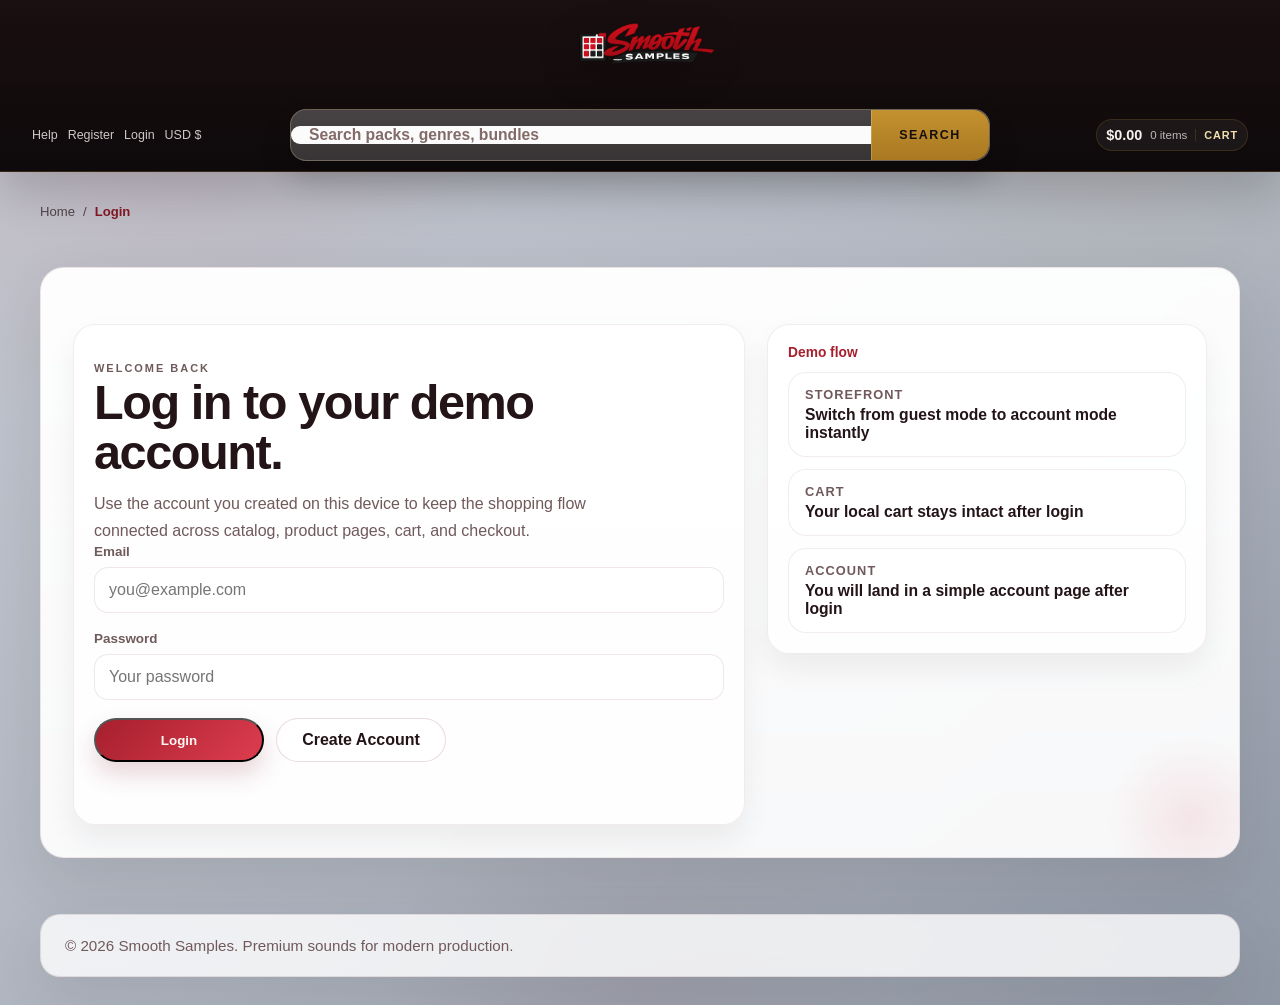
==== account.html @ 41de3b30 "Add demo account flow for register and login" ====
<!doctype html>
<html lang="en">
  <head>
    <meta charset="UTF-8" />
    <meta name="viewport" content="width=device-width, initial-scale=1.0" />
    <title>Smooth Samples | Account</title>
    <meta
      name="description"
      content="Demo account area for Smooth Samples."
    />
    <link rel="stylesheet" href="./styles.css?v=20260406-7" />
  </head>
  <body class="page-account">
    <div class="site-shell" id="top">
      <header class="site-header">
        <div class="utility-bar" aria-label="Store utilities">
          <a class="utility-logo" href="./index.html" aria-label="Smooth Samples home">
            <img class="utility-logo-image" src="./assets/logo/smooth-samples-logo-latest-crop-test-2.png" alt="Smooth Samples logo" />
          </a>
          <form class="search-bar" action="./catalog.html" method="get" role="search">
            <label class="sr-only" for="account-search">Search sample packs</label>
            <input id="account-search" name="q" type="search" placeholder="Search packs, genres, bundles" />
            <button type="submit" aria-label="Search">Search</button>
          </form>
          <div class="utility-links" data-help-href="./index.html#contact">
            <a href="./index.html#contact">Help</a>
            <a href="./account.html">Account</a>
            <a href="#">Logout</a>
            <a href="./catalog.html">USD $</a>
          </div>
          <a class="cart-pill" href="./cart.html" aria-label="View cart">
            <span class="cart-total">$0.00</span>
            <span class="cart-meta">0 items</span>
            <strong>Cart</strong>
          </a>
        </div>

        <div class="header-branding header-branding-compact">
          <p class="header-kicker">Account</p>
          <a class="brand" href="./index.html" aria-label="Smooth Samples home">
            <img class="brand-logo" src="./assets/logo/smooth-samples-logo-latest-crop-test-2.png" alt="Smooth Samples logo" />
          </a>
          <p class="brand-note">A simple demo account layer for a more complete storefront flow.</p>
        </div>
      </header>

      <main class="page" id="account-root"></main>

      <footer class="site-footer">
        <p>© 2026 Smooth Samples. Premium sounds for modern production.</p>
      </footer>
    </div>
    <script src="./assets/js/store-api.js"></script>
    <script src="./assets/js/cart.js"></script>
    <script src="./assets/js/auth.js?v=20260406-7"></script>
    <script src="./assets/js/search-ui.js?v=20260406-7"></script>
    <script src="./assets/js/auth-page.js?v=20260406-7"></script>
  </body>
</html>
---- styles.css ----
:root {
  --bg-1: #c7cad3;
  --bg-2: #aeb4bf;
  --bg-3: #8f97a5;
  --panel: rgba(255, 255, 255, 0.8);
  --panel-strong: rgba(255, 255, 255, 0.92);
  --border: rgba(96, 22, 33, 0.1);
  --text: #231417;
  --muted: #70595b;
  --accent: #a61f2d;
  --accent-strong: #7f1722;
  --accent-bright: #dd3d4f;
  --gold: #c4922f;
  --gold-soft: #f4e1af;
  --teal-soft: #8fd3d9;
  --shadow: 0 24px 60px rgba(44, 27, 24, 0.1);
  --font-body: "Avenir Next", "Helvetica Neue", "Segoe UI", sans-serif;
  --font-display: "Trebuchet MS", "Avenir Next", "Segoe UI", sans-serif;
  --font-elegant: Georgia, "Times New Roman", serif;
}

* {
  box-sizing: border-box;
}

*::selection {
  background: rgba(166, 31, 45, 0.16);
}

html {
  scroll-behavior: smooth;
}

body {
  margin: 0;
  min-height: 100vh;
  font-family: var(--font-body);
  color: var(--text);
  background:
    radial-gradient(circle at 12% 10%, rgba(166, 31, 45, 0.08), transparent 24%),
    radial-gradient(circle at 88% 14%, rgba(196, 146, 47, 0.06), transparent 18%),
    radial-gradient(circle at 50% 100%, rgba(96, 22, 33, 0.06), transparent 22%),
    linear-gradient(145deg, var(--bg-1), var(--bg-2) 60%, var(--bg-3));
}

a {
  color: inherit;
}

a,
button {
  -webkit-tap-highlight-color: transparent;
}

.site-shell {
  width: min(1200px, calc(100% - 32px));
  margin: 0 auto;
}

.page {
  display: flex;
  flex-direction: column;
  gap: 26px;
}

.site-header {
  display: flex;
  flex-direction: column;
  align-items: center;
  gap: 12px;
  padding: 0 0 22px;
}

.utility-bar {
  display: grid;
  grid-template-columns: minmax(180px, 0.9fr) minmax(420px, 700px) minmax(180px, 0.9fr);
  grid-template-areas:
    ". logo ."
    "links search cart";
  align-items: center;
  gap: 10px 16px;
  width: 100vw;
  margin-left: calc(50% - 50vw);
  margin-right: calc(50% - 50vw);
  padding: 10px 32px 10px;
  min-height: 0;
  border-radius: 0;
  border-top: 0;
  border-left: 0;
  border-right: 0;
  border-bottom: 1px solid rgba(196, 146, 47, 0.18);
  background:
    linear-gradient(180deg, rgba(26, 15, 16, 0.96), rgba(14, 10, 11, 0.98)),
    #120d0e;
  color: #f8f2ef;
  box-shadow: 0 20px 42px rgba(22, 14, 15, 0.18);
}

.utility-logo {
  grid-area: logo;
  display: flex;
  align-items: center;
  justify-content: center;
  justify-self: center;
  text-decoration: none;
  transform: none;
}

.utility-logo-image {
  display: block;
  width: min(100%, 196px);
  height: auto;
  filter: drop-shadow(0 10px 18px rgba(0, 0, 0, 0.28));
}

.search-bar {
  grid-area: search;
  position: relative;
  display: grid;
  grid-template-columns: minmax(0, 1fr) auto;
  align-items: center;
  min-height: 52px;
  max-width: 700px;
  width: 100%;
  justify-self: center;
  border-radius: 16px;
  overflow: visible;
  border: 1px solid rgba(244, 225, 175, 0.26);
  background:
    linear-gradient(180deg, rgba(255, 255, 255, 0.14), rgba(255, 255, 255, 0.08)),
    rgba(255, 255, 255, 0.1);
  box-shadow: 0 18px 30px rgba(8, 5, 5, 0.18);
}

.search-bar input {
  width: 100%;
  min-width: 0;
  padding: 0 18px;
  border: 0;
  border-radius: 16px 0 0 16px;
  background: rgba(255, 255, 255, 0.98);
  color: #1b1112;
  font: inherit;
  font-size: 0.98rem;
  font-weight: 600;
}

.search-bar input::placeholder {
  color: #826b69;
}

.search-bar input:focus {
  outline: none;
}

.search-bar button {
  min-width: 118px;
  height: 100%;
  border: 0;
  border-radius: 0 16px 16px 0;
  background: linear-gradient(180deg, var(--gold), #a97922);
  color: #160e0f;
  font-family: var(--font-display);
  font-size: 0.78rem;
  font-weight: 800;
  letter-spacing: 0.12em;
  text-transform: uppercase;
  cursor: pointer;
  box-shadow: inset 1px 0 0 rgba(255, 255, 255, 0.2);
}

.search-bar button:hover {
  background: linear-gradient(180deg, #d9a63c, #b17c25);
}

.search-suggestions {
  position: absolute;
  top: calc(100% + 10px);
  left: 0;
  right: 0;
  z-index: 30;
  display: none;
  gap: 0;
  padding: 8px;
  border-radius: 18px;
  border: 1px solid rgba(96, 22, 33, 0.12);
  background: rgba(255, 255, 255, 0.98);
  box-shadow: 0 24px 40px rgba(23, 15, 16, 0.18);
}

.search-suggestions.is-visible {
  display: grid;
}

.search-suggestion-list {
  display: grid;
}

.search-suggestion-item,
.search-suggestion-footer {
  display: flex;
  align-items: center;
  gap: 12px;
  padding: 10px 12px;
  color: var(--text);
  text-decoration: none;
  border-radius: 12px;
}

.search-suggestion-item:hover,
.search-suggestion-footer:hover {
  background: rgba(96, 22, 33, 0.06);
}

.search-suggestion-thumb {
  width: 48px;
  height: 48px;
  border-radius: 12px;
  object-fit: cover;
  object-position: center;
  background: #f6f1ed;
  border: 1px solid rgba(96, 22, 33, 0.08);
}

.search-suggestion-thumb-generic {
  display: inline-flex;
  align-items: center;
  justify-content: center;
  font-family: var(--font-display);
  font-size: 1rem;
  font-weight: 800;
  color: var(--accent-strong);
}

.search-suggestion-copy {
  display: flex;
  flex-direction: column;
  min-width: 0;
}

.search-suggestion-copy strong {
  font-size: 0.9rem;
}

.search-suggestion-copy span,
.search-suggestion-state,
.search-suggestion-footer {
  color: var(--muted);
  font-size: 0.82rem;
}

.search-suggestion-state {
  padding: 12px;
}

.search-suggestion-footer {
  justify-content: center;
  margin-top: 4px;
  border-top: 1px solid rgba(96, 22, 33, 0.08);
  font-weight: 700;
}

.utility-links {
  grid-area: links;
  display: flex;
  flex-wrap: wrap;
  align-items: center;
  justify-content: flex-start;
  gap: 10px;
}

.utility-links a {
  color: rgba(248, 242, 239, 0.82);
  text-decoration: none;
  font-size: 0.78rem;
  transition: color 0.2s ease;
}

.utility-links a:hover {
  color: #ffffff;
}

.cart-pill {
  grid-area: cart;
  display: inline-flex;
  align-items: center;
  gap: 8px;
  padding: 7px 9px;
  border-radius: 999px;
  border: 1px solid rgba(196, 146, 47, 0.18);
  background: rgba(255, 255, 255, 0.05);
  color: #f8f2ef;
  text-decoration: none;
  justify-self: end;
}

.cart-total {
  font-family: var(--font-display);
  font-size: 0.9rem;
  font-weight: 800;
}

.cart-meta {
  color: rgba(248, 242, 239, 0.74);
  font-size: 0.72rem;
}

.cart-pill strong {
  padding-left: 8px;
  border-left: 1px solid rgba(196, 146, 47, 0.22);
  color: var(--gold-soft);
  font-family: var(--font-display);
  font-size: 0.68rem;
  font-weight: 800;
  letter-spacing: 0.08em;
  text-transform: uppercase;
}

.cart-pill strong,
.compact-add-button,
.pack-action-button {
  transition: background-color 0.2s ease, color 0.2s ease, border-color 0.2s ease,
    transform 0.2s ease;
}

.sr-only {
  position: absolute;
  width: 1px;
  height: 1px;
  padding: 0;
  margin: -1px;
  overflow: hidden;
  clip: rect(0, 0, 0, 0);
  white-space: nowrap;
  border: 0;
}

.header-branding {
  display: flex;
  flex-direction: column;
  align-items: center;
  text-align: center;
  gap: 6px;
  width: 100%;
  padding: 26px 24px;
  border-radius: 26px;
  border: 1px solid rgba(196, 146, 47, 0.16);
  background:
    linear-gradient(180deg, rgba(12, 8, 9, 0.64), rgba(12, 8, 9, 0.8)),
    radial-gradient(circle at 22% 22%, rgba(221, 61, 79, 0.16), transparent 28%),
    radial-gradient(circle at 78% 18%, rgba(143, 211, 217, 0.16), transparent 24%),
    radial-gradient(circle at center, rgba(166, 31, 45, 0.1), transparent 46%),
    url("./assets/header/header-bg-808.jpg") center/cover no-repeat;
  box-shadow: 0 30px 58px rgba(20, 12, 13, 0.18);
  background-blend-mode: normal, screen, screen, multiply;
}

.header-tools {
  display: flex;
  width: 100%;
  justify-content: center;
  max-width: 100%;
}

.brand {
  display: block;
  width: min(100%, 1120px);
}

.brand-logo {
  width: 100%;
  height: auto;
  display: block;
  filter: drop-shadow(0 16px 28px rgba(0, 0, 0, 0.28));
  transition: transform 0.35s ease, filter 0.35s ease;
}

.brand:hover .brand-logo {
  transform: translateY(-2px) scale(1.01);
  filter: drop-shadow(0 18px 28px rgba(96, 22, 33, 0.16));
}

.brand-note,
.header-kicker {
  margin: 0;
  color: var(--muted);
  line-height: 1.6;
}

.brand-note {
  margin-top: 2px;
  max-width: 62ch;
  font-size: 0.98rem;
  letter-spacing: 0.01em;
  color: rgba(255, 247, 244, 0.92);
}

.header-kicker {
  padding: 7px 12px;
  border-radius: 999px;
  border: 1px solid rgba(196, 146, 47, 0.22);
  background: rgba(19, 12, 13, 0.46);
  color: rgba(255, 247, 244, 0.82);
  font-size: 0.78rem;
  font-weight: 700;
  letter-spacing: 0.12em;
  text-transform: uppercase;
  margin-bottom: 0;
}

.site-nav {
  display: flex;
  flex-wrap: wrap;
  justify-content: center;
  gap: 18px 28px;
  width: 100%;
  padding: 18px 22px 16px;
  border-radius: 22px;
  border: 1px solid rgba(110, 14, 27, 0.32);
  background:
    linear-gradient(135deg, rgba(130, 16, 31, 0.96), rgba(166, 31, 45, 0.96)),
    radial-gradient(circle at 16% 20%, rgba(255, 255, 255, 0.14), transparent 18%),
    radial-gradient(circle at 84% 24%, rgba(244, 225, 175, 0.2), transparent 22%);
  box-shadow: 0 20px 38px rgba(51, 15, 20, 0.22);
  overflow-x: auto;
  position: relative;
}

.site-nav::before {
  content: "";
  position: absolute;
  inset: 0;
  border-radius: inherit;
  padding: 1px;
  background: linear-gradient(
    90deg,
    rgba(244, 225, 175, 0.28),
    rgba(255, 255, 255, 0.18),
    rgba(244, 225, 175, 0.24),
    rgba(255, 255, 255, 0.12)
  );
  -webkit-mask:
    linear-gradient(#fff 0 0) content-box,
    linear-gradient(#fff 0 0);
  -webkit-mask-composite: xor;
  mask-composite: exclude;
  pointer-events: none;
}

.site-nav a {
  display: inline-flex;
  align-items: center;
  justify-content: center;
  min-height: 42px;
  padding: 0 4px;
  border-radius: 0;
  border: 0;
  color: #fff7f4;
  background: transparent;
  text-decoration: none;
  font-family: var(--font-display);
  font-size: 1rem;
  font-weight: 800;
  letter-spacing: 0.03em;
  text-transform: uppercase;
  transition: color 0.2s ease, background 0.2s ease, transform 0.2s ease,
    box-shadow 0.2s ease, border-color 0.2s ease;
  white-space: nowrap;
}

.site-nav a.is-current,
.site-nav a[aria-current="page"] {
  color: var(--gold-soft);
  background: transparent;
  box-shadow: inset 0 -2px 0 rgba(244, 225, 175, 0.9);
}

.site-nav a:hover {
  color: #ffffff;
  background: transparent;
  transform: translateY(-1px);
}

.breadcrumb {
  display: flex;
  flex-wrap: wrap;
  align-items: center;
  gap: 8px;
  color: rgba(35, 20, 23, 0.72);
  font-size: 0.82rem;
}

.breadcrumb a {
  text-decoration: none;
}

.breadcrumb a[aria-current="page"] {
  color: var(--accent-strong);
  font-weight: 700;
}

.trail-home {
  margin-bottom: 0;
}

.catalog-jumpbar {
  display: flex;
  flex-wrap: wrap;
  gap: 10px;
  margin-top: 8px;
}

.catalog-jumpbar a {
  padding: 10px 14px;
  border-radius: 999px;
  border: 1px solid rgba(166, 31, 45, 0.12);
  background: rgba(255, 255, 255, 0.54);
  color: var(--accent-strong);
  font-size: 0.8rem;
  font-weight: 700;
  letter-spacing: 0.04em;
  text-decoration: none;
  text-transform: uppercase;
  transition:
    transform 0.25s ease,
    background-color 0.25s ease,
    border-color 0.25s ease;
}

.catalog-jumpbar a:hover {
  transform: translateY(-2px);
  background: rgba(255, 255, 255, 0.78);
  border-color: rgba(166, 31, 45, 0.22);
}

.product-jumpbar {
  margin: 4px 0 6px;
}

.promo-strip {
  display: grid;
  grid-template-columns: repeat(3, minmax(0, 1fr));
  gap: 10px;
  width: 100%;
  padding: 10px 0 0;
}

.promo-item {
  display: flex;
  flex-direction: column;
  gap: 2px;
  padding: 10px 14px;
  border: 1px solid rgba(196, 146, 47, 0.18);
  background:
    linear-gradient(180deg, rgba(255, 255, 255, 0.72), rgba(255, 255, 255, 0.56)),
    rgba(255, 255, 255, 0.6);
  text-align: center;
}

.promo-item strong {
  font-family: var(--font-display);
  font-size: 0.84rem;
  font-weight: 800;
  letter-spacing: 0.06em;
  text-transform: uppercase;
}

.promo-item span {
  color: var(--muted);
  font-size: 0.82rem;
  line-height: 1.45;
}

.site-nav a:focus-visible,
.btn:focus-visible,
.catalog-strip a:focus-visible,
.pack-actions a:focus-visible,
.pack-action-button:focus-visible,
.compact-add-button:focus-visible,
.category-links a:focus-visible,
.utility-links a:focus-visible,
.cart-pill:focus-visible,
.search-bar input:focus-visible,
.search-bar button:focus-visible {
  outline: 2px solid rgba(166, 31, 45, 0.45);
  outline-offset: 2px;
}

.page {
  padding: 10px 0 56px;
}

.catalog-title {
  margin: 0;
  font-family: var(--font-display);
  font-size: clamp(2rem, 3.8vw, 3.1rem);
  line-height: 1.03;
  letter-spacing: -0.03em;
}

.hero,
.section,
.site-footer {
  border: 1px solid var(--border);
  background: var(--panel);
  backdrop-filter: blur(8px);
  box-shadow: var(--shadow);
}

.hero {
  display: grid;
  grid-template-columns: minmax(0, 1.5fr) minmax(280px, 0.8fr);
  gap: 24px;
  padding: 24px 28px;
  border-radius: 24px;
}

.hero-copy h1 {
  margin: 0;
  max-width: 14ch;
  font-family: var(--font-display);
  font-size: clamp(1.85rem, 3.3vw, 2.9rem);
  line-height: 1.04;
  letter-spacing: -0.03em;
}

.eyebrow {
  margin: 0 0 12px;
  color: var(--accent);
  font-size: 11px;
  font-weight: 800;
  letter-spacing: 0.18em;
  text-transform: uppercase;
}

.lead,
.section-heading p,
.pack-card p,
.benefit-card p,
.preview-panel p,
.cta-section p,
.site-footer p {
  color: var(--muted);
  line-height: 1.65;
}

.lead {
  max-width: 60ch;
  margin: 14px 0 0;
  font-size: 0.98rem;
}

.section-heading h2,
.cta-section h2 {
  margin: 0;
  font-family: var(--font-elegant);
  font-size: clamp(1.8rem, 3vw, 2.8rem);
  font-weight: 700;
  line-height: 1.04;
  letter-spacing: -0.02em;
}

.actions {
  margin-top: 18px;
  display: flex;
  flex-wrap: wrap;
  gap: 12px;
}

.btn {
  display: inline-flex;
  align-items: center;
  justify-content: center;
  min-width: 170px;
  padding: 12px 18px;
  border-radius: 999px;
  text-decoration: none;
  font-weight: 700;
  transition: transform 0.2s ease, opacity 0.2s ease, background 0.2s ease,
    box-shadow 0.2s ease, border-color 0.2s ease;
}

.btn:hover {
  transform: translateY(-1px);
}

.btn-primary {
  color: #fff7f4;
  background: linear-gradient(135deg, var(--accent), var(--accent-bright));
  box-shadow: 0 12px 24px rgba(127, 23, 34, 0.18);
}

.btn-primary:hover {
  background: var(--accent-strong);
  box-shadow: 0 14px 28px rgba(127, 23, 34, 0.2);
}

.btn-secondary {
  color: var(--text);
  background: linear-gradient(180deg, rgba(255, 255, 255, 0.84), rgba(255, 255, 255, 0.68));
  border: 1px solid rgba(124, 28, 36, 0.16);
}

.btn-secondary:hover {
  opacity: 0.9;
  border-color: rgba(124, 28, 36, 0.24);
}

.hero-panel {
  padding: 20px;
  border-radius: 20px;
  border: 1px solid rgba(96, 22, 33, 0.08);
  background:
    linear-gradient(180deg, rgba(255, 255, 255, 0.84), rgba(245, 243, 240, 0.78)),
    rgba(255, 255, 255, 0.4);
}

.panel-label,
.preview-label,
.pack-tag {
  margin: 0 0 12px;
  color: var(--accent);
  font-size: 0.86rem;
  font-weight: 700;
}

.category-links {
  display: grid;
  gap: 10px;
  margin-bottom: 16px;
}

.category-links a {
  padding: 12px 14px;
  border-radius: 14px;
  background: rgba(196, 146, 47, 0.08);
  border: 1px solid rgba(196, 146, 47, 0.16);
  color: var(--text);
  text-decoration: none;
  font-weight: 600;
  transition: transform 0.2s ease, background 0.2s ease, border-color 0.2s ease;
}

.category-links a:hover {
  transform: translateY(-1px);
  background: rgba(196, 146, 47, 0.12);
  border-color: rgba(196, 146, 47, 0.24);
}

.stat-card + .stat-card {
  margin-top: 14px;
}

.stat-card {
  padding: 16px;
  border-radius: 16px;
  background: var(--panel-strong);
  border: 1px solid rgba(96, 22, 33, 0.08);
}

.stat-card strong {
  display: block;
  margin-bottom: 6px;
  font-size: 1.5rem;
}

.stat-card span {
  color: var(--muted);
  line-height: 1.5;
}

.section {
  margin-top: 22px;
  padding: 32px;
  border-radius: 24px;
  position: relative;
  overflow: hidden;
  background:
    linear-gradient(180deg, rgba(255, 255, 255, 0.88), rgba(255, 255, 255, 0.72)),
    rgba(255, 255, 255, 0.72);
}

.section::before {
  content: "";
  position: absolute;
  inset: auto -42px -52px auto;
  width: 180px;
  height: 180px;
  border-radius: 50%;
  background: radial-gradient(circle, rgba(221, 61, 79, 0.1), transparent 66%);
  pointer-events: none;
}

.section > * {
  position: relative;
  z-index: 1;
}

.catalog-strip {
  display: grid;
  grid-template-columns: repeat(5, minmax(0, 1fr));
  gap: 12px;
  margin-top: 10px;
}

.catalog-strip a {
  display: flex;
  flex-direction: column;
  gap: 4px;
  padding: 16px 18px;
  border-radius: 18px;
  border: 1px solid var(--border);
  background: rgba(255, 255, 255, 0.68);
  box-shadow: var(--shadow);
  color: var(--text);
  text-decoration: none;
  text-align: left;
  transition: transform 0.22s ease, box-shadow 0.22s ease, border-color 0.22s ease,
    background 0.22s ease;
}

.catalog-strip a:hover {
  transform: translateY(-3px);
  border-color: rgba(96, 22, 33, 0.16);
  background: rgba(255, 255, 255, 0.82);
  box-shadow: 0 24px 42px rgba(44, 27, 24, 0.1);
}

.catalog-strip strong {
  font-family: var(--font-display);
  font-size: 0.92rem;
  font-weight: 700;
  letter-spacing: 0.01em;
}

.catalog-strip span {
  color: var(--muted);
  font-size: 0.82rem;
  line-height: 1.45;
}

.compact-catalog {
  display: grid;
  grid-template-columns: repeat(2, minmax(0, 1fr));
  gap: 14px;
  margin-top: 24px;
}

.catalog-controls {
  display: flex;
  align-items: center;
  justify-content: space-between;
  gap: 16px;
  margin-top: 22px;
  padding: 14px 16px;
  border-radius: 18px;
  border: 1px solid rgba(96, 22, 33, 0.09);
  background: rgba(255, 255, 255, 0.68);
  box-shadow: 0 14px 28px rgba(34, 20, 22, 0.04);
}

.filter-chips {
  display: flex;
  flex-wrap: wrap;
  gap: 10px;
}

.filter-chip {
  padding: 9px 12px;
  border-radius: 999px;
  border: 1px solid rgba(96, 22, 33, 0.09);
  background: rgba(255, 255, 255, 0.8);
  color: var(--text);
  font: inherit;
  font-size: 0.82rem;
  font-weight: 700;
  cursor: pointer;
  transition: transform 0.2s ease, border-color 0.2s ease, background 0.2s ease;
}

.filter-chip:hover {
  transform: translateY(-1px);
  border-color: rgba(96, 22, 33, 0.16);
}

.filter-chip.is-active {
  background: linear-gradient(180deg, var(--accent), var(--accent-strong));
  border-color: rgba(96, 22, 33, 0.2);
  color: #fff7f4;
}

.sort-control {
  display: flex;
  align-items: center;
  gap: 10px;
}

.sort-control label {
  color: var(--muted);
  font-size: 0.84rem;
  font-weight: 700;
}

.sort-control select {
  min-height: 40px;
  padding: 0 12px;
  border-radius: 12px;
  border: 1px solid rgba(96, 22, 33, 0.1);
  background: rgba(255, 255, 255, 0.88);
  color: var(--text);
  font: inherit;
}

.compact-item {
  display: grid;
  grid-template-columns: 108px minmax(0, 1fr) auto;
  align-items: center;
  gap: 14px;
  padding: 14px;
  border-radius: 18px;
  border: 1px solid rgba(96, 22, 33, 0.09);
  background: rgba(255, 255, 255, 0.72);
  box-shadow: 0 16px 30px rgba(34, 20, 22, 0.05);
  transition: transform 0.22s ease, box-shadow 0.22s ease, border-color 0.22s ease;
}

.compact-item:hover {
  transform: translateY(-3px);
  box-shadow: 0 22px 38px rgba(34, 20, 22, 0.1);
  border-color: rgba(96, 22, 33, 0.14);
}

.compact-art {
  height: 92px;
  border-radius: 14px;
}

.compact-art-a {
  background: linear-gradient(135deg, rgba(70, 10, 18, 0.96), rgba(166, 31, 45, 0.82));
}

.compact-art-b {
  background: linear-gradient(135deg, rgba(33, 22, 30, 0.98), rgba(125, 17, 31, 0.84));
}

.compact-art-c {
  background: linear-gradient(135deg, rgba(134, 40, 45, 0.85), rgba(196, 146, 47, 0.62));
}

.compact-art-d {
  background: linear-gradient(135deg, rgba(196, 146, 47, 0.82), rgba(90, 31, 33, 0.78));
}

.compact-art-e {
  background: linear-gradient(135deg, rgba(120, 46, 34, 0.82), rgba(170, 139, 89, 0.65));
}

.compact-art-f {
  background: linear-gradient(135deg, rgba(96, 22, 33, 0.92), rgba(53, 26, 29, 0.94));
}

.compact-copy h3 {
  margin: 4px 0 0;
  font-family: var(--font-display);
  font-size: 1.08rem;
  letter-spacing: -0.02em;
}

.compact-copy p {
  margin: 8px 0 0;
  color: var(--muted);
  line-height: 1.55;
}

.compact-tag {
  margin: 0;
  color: var(--accent);
  font-size: 0.76rem;
  font-weight: 800;
  letter-spacing: 0.12em;
  text-transform: uppercase;
}

.compact-meta {
  display: flex;
  flex-direction: column;
  align-items: flex-end;
  gap: 10px;
}

.compact-meta span {
  font-family: var(--font-display);
  font-size: 1rem;
  font-weight: 800;
}

.compact-meta strong {
  padding: 8px 10px;
  border-radius: 999px;
  background: rgba(196, 146, 47, 0.14);
  border: 1px solid rgba(196, 146, 47, 0.16);
  color: var(--text);
  font-size: 0.76rem;
  letter-spacing: 0.08em;
  text-transform: uppercase;
}

.compact-add-button {
  padding: 8px 12px;
  border-radius: 999px;
  border: 1px solid rgba(96, 22, 33, 0.1);
  background: rgba(255, 255, 255, 0.84);
  color: var(--accent);
  font: inherit;
  font-size: 0.72rem;
  font-weight: 800;
  letter-spacing: 0.08em;
  text-transform: uppercase;
  cursor: pointer;
}

.compact-add-button:hover,
.compact-add-button.is-added {
  background: rgba(166, 31, 45, 0.08);
  border-color: rgba(166, 31, 45, 0.16);
}

.section-heading p {
  max-width: 60ch;
  margin: 14px 0 0;
}

.catalog-search-summary {
  display: inline-flex;
  align-items: center;
  gap: 8px;
  padding: 10px 14px;
  border-radius: 4px;
  border: 1px solid rgba(35, 20, 23, 0.08);
  background: #ffffff;
  color: #5f5556;
  font-size: 0.88rem;
  font-weight: 700;
}

.section-heading-row {
  display: flex;
  align-items: flex-end;
  justify-content: space-between;
  gap: 18px;
}

.catalog-main {
  min-width: 0;
}

.catalog-main-storefront {
  margin-top: 26px;
}

.page-catalog .catalog-hero {
  padding: 18px 18px 28px;
  border-radius: 0;
  border: 1px solid rgba(35, 20, 23, 0.08);
  background:
    linear-gradient(180deg, rgba(255, 255, 255, 0.98), rgba(249, 249, 249, 0.98)),
    #fafafa;
  box-shadow: none;
}

.page-catalog .catalog-hero::before {
  display: none;
}

.catalog-intro {
  display: grid;
  gap: 12px;
  padding-bottom: 14px;
}

.page-catalog .catalog-title {
  font-size: clamp(1.8rem, 3vw, 2.45rem);
  line-height: 1;
}

.page-catalog .section-heading > p:not(.eyebrow):not(.catalog-search-summary) {
  max-width: 72ch;
  color: #5f5556;
}

.catalog-storefront-toolbar {
  display: grid;
  gap: 18px;
  padding: 16px 8px 18px;
  border-top: 1px solid rgba(35, 20, 23, 0.08);
  border-bottom: 1px solid rgba(35, 20, 23, 0.08);
  background: transparent;
  box-shadow: none;
}

.catalog-toolbar-row {
  display: grid;
  gap: 12px;
}

.catalog-toolbar-label {
  margin: 0;
  color: #6c6263;
  font-size: 0.75rem;
  font-weight: 800;
  letter-spacing: 0.14em;
  text-transform: uppercase;
}

.filter-chips-storefront {
  gap: 10px;
  overflow-x: auto;
  padding-bottom: 2px;
  scrollbar-width: thin;
}

.filter-chips-storefront .filter-chip {
  min-height: 40px;
  padding: 0 16px;
  border-radius: 2px;
  border: 1px solid rgba(35, 20, 23, 0.28);
  background: #ffffff;
  font-family: var(--font-display);
  font-size: 0.92rem;
  font-weight: 800;
  letter-spacing: 0.02em;
  text-transform: uppercase;
  white-space: nowrap;
  flex: 0 0 auto;
}

.filter-chips-storefront .filter-chip::after {
  content: "▾";
  margin-left: 8px;
  font-size: 0.72rem;
}

.filter-chips-storefront .filter-chip.is-active {
  color: #111111;
  border-color: rgba(35, 20, 23, 0.28);
  background: #f4f4f4;
}

.catalog-results-meta {
  display: flex;
  align-items: center;
  gap: 14px;
  flex-wrap: wrap;
  justify-content: space-between;
}

.catalog-results-copy {
  display: grid;
  gap: 4px;
}

.catalog-results-kicker {
  margin: 0;
  color: #9f9495;
  font-size: 0.72rem;
  font-weight: 800;
  letter-spacing: 0.12em;
  text-transform: uppercase;
}

.sort-control-storefront {
  gap: 8px;
}

.sort-control-storefront label {
  display: none;
}

.sort-control-storefront select {
  min-width: 150px;
  border-radius: 2px;
  border-color: rgba(35, 20, 23, 0.22);
  background: #ffffff;
}

.catalog-results-count {
  margin: 0;
  color: #201718;
  font-size: 0.98rem;
  font-weight: 800;
}

.catalog-pagination {
  display: inline-flex;
  align-items: center;
  gap: 4px;
}

.catalog-pagination span {
  display: inline-flex;
  align-items: center;
  justify-content: center;
  min-width: 28px;
  height: 28px;
  padding: 0 8px;
  border-radius: 3px;
  background: #111111;
  color: #ffffff;
  font-family: var(--font-display);
  font-size: 0.84rem;
  font-weight: 800;
}

.catalog-pagination span.is-active {
  background: #2fd9ef;
  color: #111111;
}

.catalog-grid-page {
  display: grid;
  grid-template-columns: repeat(4, minmax(0, 1fr));
  gap: 12px;
  margin-top: 16px;
}

.catalog-product-card {
  display: flex;
  flex-direction: column;
  padding: 10px;
  border-radius: 0;
  border: 1px solid rgba(35, 20, 23, 0.06);
  background: #ffffff;
  box-shadow: none;
}

.catalog-product-card:hover {
  transform: translateY(-2px);
  border-color: rgba(35, 20, 23, 0.14);
}

.catalog-product-visual,
.catalog-product-card .pack-visual {
  min-height: 226px;
  aspect-ratio: 1 / 1.12;
  margin: 0 0 12px;
  border-radius: 0;
  border: 1px solid rgba(35, 20, 23, 0.08);
  text-decoration: none;
  background: #ffffff;
}

.catalog-product-copy {
  display: flex;
  flex-direction: column;
  gap: 8px;
  flex: 1;
}

.catalog-product-topline {
  display: flex;
  align-items: flex-start;
  justify-content: space-between;
  gap: 10px;
}

.catalog-product-badge {
  display: inline-flex;
  align-items: center;
  min-height: 22px;
  padding: 0 8px;
  border: 1px solid rgba(35, 20, 23, 0.14);
  background: #f7f2f2;
  color: #725d5e;
  font-size: 0.62rem;
  font-weight: 800;
  letter-spacing: 0.1em;
  text-transform: uppercase;
  white-space: nowrap;
}

.catalog-product-card h3 {
  margin: 0;
  font-size: 0.98rem;
  line-height: 1.08;
  letter-spacing: -0.02em;
  text-transform: uppercase;
}

.catalog-product-title-link {
  color: var(--text);
  text-decoration: none;
}

.catalog-product-summary {
  display: -webkit-box;
  margin: 0;
  min-height: 4.1em;
  overflow: hidden;
  color: #5f5556;
  font-size: 0.84rem;
  line-height: 1.35;
  -webkit-line-clamp: 4;
  -webkit-box-orient: vertical;
}

.catalog-product-price-row {
  display: flex;
  align-items: center;
  justify-content: space-between;
  gap: 10px;
  margin-top: auto;
  padding-top: 10px;
}

.catalog-product-price {
  margin: 0;
  color: #161010;
  font-family: var(--font-display);
  font-size: 0.9rem;
  font-weight: 800;
}

.catalog-product-price span {
  font-size: 0.64rem;
  letter-spacing: 0.08em;
}

.catalog-buy-button {
  min-height: 36px;
  padding: 0 14px;
  min-width: 62px;
  border-radius: 2px;
  border-width: 1px;
  border-color: rgba(63, 220, 130, 0.38);
  background: #3ce578;
  color: #111111;
  box-shadow: none;
}

.catalog-buy-button:hover,
.catalog-buy-button.is-added {
  background: #31d86b;
  border-color: rgba(49, 216, 107, 0.5);
}

.catalog-product-meta {
  display: flex;
  flex-wrap: wrap;
  gap: 8px;
  margin: 8px 0 0;
  padding: 0;
  list-style: none;
}

.catalog-product-meta li {
  color: #6c6263;
  font-size: 0.72rem;
  font-weight: 700;
}

.catalog-product-link {
  margin-top: 2px;
  color: #8d212d;
  font-size: 0.76rem;
  font-weight: 800;
  letter-spacing: 0.04em;
  text-decoration: none;
  text-transform: uppercase;
}

.catalog-product-link:hover {
  color: #61141d;
}

.header-branding-compact {
  padding: 20px 22px;
}

.product-layout {
  display: grid;
  grid-template-columns: minmax(0, 1.05fr) minmax(320px, 0.95fr);
  gap: 24px;
  align-items: start;
}

.product-layout-cover {
  grid-template-columns: minmax(360px, 0.9fr) minmax(0, 1.1fr);
  gap: 22px;
}

.product-media {
  display: flex;
  flex-direction: column;
  gap: 18px;
}

.product-media-cover {
  max-width: 620px;
}

.product-cover-frame {
  padding: 20px;
  border-radius: 28px;
  border: 1px solid rgba(96, 22, 33, 0.08);
  background:
    linear-gradient(180deg, rgba(255, 255, 255, 0.96), rgba(255, 255, 255, 0.88)),
    rgba(255, 255, 255, 0.9);
  box-shadow: 0 24px 44px rgba(34, 20, 22, 0.08);
}

.product-cover {
  height: auto;
  min-height: 620px;
  aspect-ratio: 1 / 1.22;
  margin: 0;
  border-radius: 22px;
}

.product-cover-artwork {
  display: flex;
  align-items: center;
  justify-content: center;
  padding: 20px;
  background: #fbfaf8;
  border: 1px solid rgba(96, 22, 33, 0.08);
}

.product-cover-image {
  display: block;
  width: 100%;
  height: 100%;
  object-fit: contain;
  object-position: center;
}

.product-player-cover {
  padding: 16px 18px;
}

.product-player {
  padding: 20px;
  border-radius: 18px;
  border: 1px solid rgba(96, 22, 33, 0.08);
  background: rgba(255, 255, 255, 0.82);
}

.product-player-top {
  display: flex;
  align-items: center;
  justify-content: space-between;
  gap: 12px;
}

.product-player-top strong {
  font-family: var(--font-display);
  font-size: 1rem;
}

.product-player-top span {
  color: var(--muted);
  font-size: 0.84rem;
}

.product-summary {
  display: flex;
  flex-direction: column;
  max-width: 560px;
}

.product-jumpbar {
  margin-top: 16px;
}

.product-lead {
  margin: 10px 0 0;
  color: #5d5253;
  font-size: 1rem;
  line-height: 1.62;
}

.product-review-line {
  display: flex;
  flex-wrap: wrap;
  gap: 10px;
  margin-top: 14px;
}

.product-review-line span {
  padding: 7px 10px;
  border-radius: 999px;
  background: rgba(255, 255, 255, 0.78);
  border: 1px solid rgba(96, 22, 33, 0.08);
  color: var(--muted);
  font-size: 0.8rem;
  font-weight: 700;
}

.product-price-row {
  display: flex;
  align-items: center;
  justify-content: space-between;
  gap: 12px;
  margin-top: 18px;
  padding: 14px 16px;
  border: 1px solid rgba(96, 22, 33, 0.08);
  background: rgba(255, 255, 255, 0.82);
}

.product-price {
  font-family: var(--font-display);
  font-size: 2.2rem;
  font-weight: 800;
}

.product-badge {
  display: inline-flex;
  align-items: center;
  min-height: 32px;
  padding: 0 12px;
  border-radius: 0;
  background: rgba(196, 146, 47, 0.16);
  border: 1px solid rgba(196, 146, 47, 0.16);
  color: var(--text);
  font-size: 0.76rem;
  font-weight: 800;
  letter-spacing: 0.09em;
  text-transform: uppercase;
}

.product-meta-grid {
  display: grid;
  grid-template-columns: repeat(4, minmax(0, 1fr));
  gap: 10px;
  margin-top: 18px;
}

.product-meta-grid div {
  padding: 13px 12px;
  border-radius: 0;
  border: 1px solid rgba(96, 22, 33, 0.08);
  background: rgba(255, 255, 255, 0.82);
  text-align: center;
}

.product-meta-grid strong {
  display: block;
  font-family: var(--font-display);
  font-size: 1.05rem;
}

.product-meta-grid span {
  color: var(--muted);
  font-size: 0.82rem;
}

.product-actions {
  display: grid;
  grid-template-columns: minmax(0, 1.2fr) minmax(0, 1fr) minmax(0, 1fr);
  gap: 10px;
  margin-top: 18px;
}

.product-actions button.btn {
  cursor: pointer;
}

.product-actions .btn {
  width: 100%;
}

.product-buy-box {
  display: grid;
  gap: 10px;
  margin-top: 18px;
  padding: 16px;
  border-radius: 0;
  border: 1px solid rgba(35, 20, 23, 0.1);
  background:
    linear-gradient(180deg, rgba(255, 255, 255, 0.84), rgba(255, 255, 255, 0.72)),
    rgba(255, 255, 255, 0.76);
}

.buy-box-row {
  display: flex;
  align-items: center;
  justify-content: space-between;
  gap: 12px;
}

.buy-box-row span {
  color: var(--muted);
  font-size: 0.9rem;
}

.buy-box-row strong {
  font-size: 0.92rem;
  text-align: right;
}

.product-highlights {
  display: grid;
  gap: 10px;
  margin: 16px 0 0;
  padding-left: 18px;
  color: var(--muted);
}

.detail-grid {
  display: grid;
  grid-template-columns: repeat(3, minmax(0, 1fr));
  gap: 18px;
  margin-top: 24px;
}

.spec-table {
  display: grid;
  gap: 0;
  margin-top: 20px;
  border-radius: 0;
  overflow: hidden;
  border: 1px solid rgba(96, 22, 33, 0.08);
  background: rgba(255, 255, 255, 0.76);
}

.spec-row {
  display: flex;
  align-items: center;
  justify-content: space-between;
  gap: 14px;
  padding: 14px 16px;
}

.spec-row + .spec-row {
  border-top: 1px solid rgba(96, 22, 33, 0.08);
}

.spec-row span {
  color: var(--muted);
}

.cart-layout {
  display: grid;
  grid-template-columns: minmax(0, 1.35fr) minmax(280px, 0.65fr);
  gap: 22px;
  margin-top: 24px;
  align-items: start;
}

.cart-items {
  display: grid;
  gap: 16px;
}

.cart-item {
  display: grid;
  grid-template-columns: 112px minmax(0, 1fr) auto;
  gap: 16px;
  align-items: center;
  padding: 18px;
  border-radius: 22px;
  border: 1px solid rgba(96, 22, 33, 0.08);
  background: rgba(255, 255, 255, 0.8);
  box-shadow: 0 16px 30px rgba(34, 20, 22, 0.06);
}

.cart-item-artwork {
  display: block;
  text-decoration: none;
}

.cart-item-image {
  display: block;
  width: 100%;
  aspect-ratio: 1 / 1.15;
  border-radius: 18px;
  object-fit: contain;
  object-position: center;
  background: #faf8f5;
  border: 1px solid rgba(96, 22, 33, 0.08);
}

.cart-item-image-generic {
  display: flex;
  align-items: center;
  justify-content: center;
  font-family: var(--font-display);
  font-size: 1.6rem;
  font-weight: 800;
  color: var(--accent-strong);
}

.cart-item-copy h3 {
  margin: 4px 0 0;
  font-family: var(--font-display);
  font-size: 1.16rem;
}

.cart-item-copy h3 a {
  color: var(--text);
  text-decoration: none;
}

.cart-item-copy p {
  margin: 8px 0 0;
  color: var(--muted);
}

.cart-item-tag {
  margin: 0;
  color: var(--accent);
  font-size: 0.76rem;
  font-weight: 800;
  letter-spacing: 0.12em;
  text-transform: uppercase;
}

.cart-item-controls {
  display: grid;
  justify-items: end;
  gap: 12px;
}

.cart-item-price {
  font-family: var(--font-display);
  font-size: 1.2rem;
  font-weight: 800;
}

.cart-quantity {
  display: inline-flex;
  align-items: center;
  gap: 12px;
  padding: 6px 10px;
  border-radius: 999px;
  border: 1px solid rgba(96, 22, 33, 0.1);
  background: rgba(255, 255, 255, 0.88);
}

.cart-quantity button,
.cart-remove-button {
  border: 1px solid rgba(96, 22, 33, 0.1);
  background: rgba(255, 255, 255, 0.92);
  color: var(--text);
  font: inherit;
  cursor: pointer;
}

.cart-quantity button {
  width: 28px;
  height: 28px;
  border-radius: 999px;
}

.cart-remove-button {
  padding: 8px 12px;
  border-radius: 999px;
  font-size: 0.78rem;
  font-weight: 700;
}

.cart-summary {
  min-width: 0;
}

.cart-summary-card {
  display: grid;
  gap: 12px;
  padding: 20px;
  border-radius: 22px;
  border: 1px solid rgba(196, 146, 47, 0.16);
  background: rgba(255, 255, 255, 0.82);
  box-shadow: 0 18px 34px rgba(34, 20, 22, 0.07);
}

.cart-summary-row {
  display: flex;
  align-items: center;
  justify-content: space-between;
  gap: 12px;
  color: var(--muted);
}

.cart-summary-row strong {
  color: var(--text);
}

.cart-summary-total {
  padding-top: 12px;
  border-top: 1px solid rgba(96, 22, 33, 0.08);
}

.cart-summary-total strong {
  font-family: var(--font-display);
  font-size: 1.28rem;
}

.cart-summary-actions {
  display: grid;
  gap: 10px;
  margin-top: 6px;
}

.cart-empty-state {
  justify-items: start;
}

.auth-layout,
.account-layout {
  display: grid;
  grid-template-columns: minmax(0, 1.1fr) minmax(280px, 0.72fr);
  gap: 22px;
  margin-top: 24px;
  align-items: start;
}

.auth-card,
.auth-side-card {
  min-width: 0;
}

.auth-message {
  min-height: 24px;
  margin: 0;
  color: var(--muted);
  font-size: 0.9rem;
  font-weight: 600;
}

.auth-message.is-error {
  color: #8b1e2f;
}

.auth-message.is-success {
  color: #1d6e52;
}

.auth-benefits,
.account-detail-list,
.account-actions {
  display: grid;
  gap: 12px;
}

.account-detail {
  display: grid;
  gap: 4px;
  padding: 14px 16px;
  border-radius: 18px;
  border: 1px solid rgba(96, 22, 33, 0.08);
  background: rgba(255, 255, 255, 0.78);
}

.account-detail span {
  color: var(--muted);
  font-size: 0.8rem;
  font-weight: 700;
  text-transform: uppercase;
  letter-spacing: 0.08em;
}

.account-detail strong {
  color: var(--text);
  font-size: 0.98rem;
}

.checkout-layout,
.order-confirmation-layout {
  display: grid;
  grid-template-columns: minmax(0, 1.2fr) minmax(280px, 0.8fr);
  gap: 22px;
  margin-top: 24px;
  align-items: start;
}

.checkout-main {
  min-width: 0;
}

.checkout-form,
.checkout-review-list {
  display: grid;
  gap: 18px;
}

.checkout-card {
  padding: 20px;
  border-radius: 22px;
  border: 1px solid rgba(96, 22, 33, 0.08);
  background: rgba(255, 255, 255, 0.8);
  box-shadow: 0 16px 30px rgba(34, 20, 22, 0.06);
}

.checkout-grid {
  display: grid;
  grid-template-columns: repeat(2, minmax(0, 1fr));
  gap: 14px;
}

.form-field {
  display: grid;
  gap: 8px;
}

.form-field span {
  color: var(--muted);
  font-size: 0.84rem;
  font-weight: 700;
}

.form-field input {
  min-height: 46px;
  padding: 0 14px;
  border-radius: 14px;
  border: 1px solid rgba(96, 22, 33, 0.1);
  background: rgba(255, 255, 255, 0.96);
  color: var(--text);
  font: inherit;
}

.checkout-payment-list {
  display: grid;
  gap: 12px;
}

.payment-option {
  display: flex;
  align-items: center;
  gap: 10px;
  padding: 12px 14px;
  border-radius: 16px;
  border: 1px solid rgba(96, 22, 33, 0.08);
  background: rgba(255, 255, 255, 0.84);
  color: var(--text);
}

.checkout-line-item {
  display: flex;
  align-items: center;
  justify-content: space-between;
  gap: 16px;
  padding: 14px 16px;
  border-radius: 18px;
  border: 1px solid rgba(96, 22, 33, 0.08);
  background: rgba(255, 255, 255, 0.78);
}

.checkout-line-copy {
  display: grid;
  gap: 4px;
}

.checkout-line-copy strong {
  font-size: 0.98rem;
}

.checkout-line-copy span,
.checkout-success-note {
  color: var(--muted);
  font-size: 0.86rem;
}

.checkout-actions {
  display: flex;
  flex-wrap: wrap;
  gap: 12px;
}

.checkout-success-note {
  margin: 0;
  font-weight: 700;
}

.order-confirmation-main {
  display: grid;
  gap: 18px;
}

.spec-row strong {
  text-align: right;
}

.detail-card {
  padding: 20px;
  border-radius: 18px;
  border: 1px solid rgba(96, 22, 33, 0.09);
  background: rgba(255, 255, 255, 0.72);
  box-shadow: 0 14px 28px rgba(34, 20, 22, 0.05);
}

.detail-card h3 {
  margin: 0;
  font-family: var(--font-display);
  font-size: 1.08rem;
}

.detail-card p {
  margin: 12px 0 0;
  color: var(--muted);
  line-height: 1.6;
}

.section-link {
  display: inline-flex;
  align-items: center;
  white-space: nowrap;
  color: var(--accent);
  padding: 10px 14px;
  border-radius: 999px;
  background: rgba(166, 31, 45, 0.06);
  border: 1px solid rgba(166, 31, 45, 0.09);
  text-decoration: none;
  font-family: var(--font-display);
  font-size: 0.82rem;
  font-weight: 800;
  letter-spacing: 0.08em;
  text-transform: uppercase;
  transition: color 0.2s ease, transform 0.2s ease;
}

.section-link:hover {
  color: var(--accent-strong);
  transform: translateY(-1px);
  background: rgba(166, 31, 45, 0.1);
}

.pack-grid,
.benefit-grid {
  display: grid;
  grid-template-columns: repeat(3, minmax(0, 1fr));
  gap: 18px;
  margin-top: 24px;
}

#home-featured-grid {
  grid-template-columns: repeat(3, minmax(240px, 1fr));
  gap: 16px;
  align-items: stretch;
  padding: 10px;
  border-radius: 28px;
  background:
    radial-gradient(circle at top left, rgba(221, 61, 79, 0.14), transparent 30%),
    radial-gradient(circle at top right, rgba(143, 211, 217, 0.14), transparent 28%),
    linear-gradient(180deg, rgba(255, 255, 255, 0.52), rgba(255, 255, 255, 0.24)),
    rgba(255, 255, 255, 0.24);
  box-shadow: inset 0 1px 0 rgba(255, 255, 255, 0.45);
}

.pack-card,
.benefit-card {
  padding: 22px;
  border-radius: 20px;
  background:
    linear-gradient(180deg, rgba(255, 255, 255, 0.92), rgba(255, 255, 255, 0.76)),
    rgba(255, 255, 255, 0.72);
  border: 1px solid rgba(96, 22, 33, 0.09);
}

.pack-card {
  display: flex;
  flex-direction: column;
  overflow: hidden;
  box-shadow: 0 18px 34px rgba(34, 20, 22, 0.08);
  transition: transform 0.24s ease, box-shadow 0.24s ease, border-color 0.24s ease;
}

.featured-pack-card {
  padding: 18px;
  border-radius: 24px;
  background:
    linear-gradient(180deg, rgba(255, 255, 255, 0.96), rgba(255, 255, 255, 0.82)),
    linear-gradient(145deg, rgba(221, 61, 79, 0.05), rgba(143, 211, 217, 0.05)),
    rgba(255, 255, 255, 0.82);
  min-height: 100%;
}

.pack-card:hover,
.benefit-card:hover,
.release-card:hover {
  transform: translateY(-4px);
  box-shadow: 0 24px 44px rgba(34, 20, 22, 0.12);
  border-color: rgba(96, 22, 33, 0.14);
}

.pack-card-status {
  justify-content: center;
  min-height: 260px;
  text-align: center;
}

.pack-card-status h3 {
  margin-bottom: 8px;
}

.release-card-status {
  display: flex;
  flex-direction: column;
  justify-content: center;
  min-height: 220px;
  text-align: center;
}

.release-card-status h3 {
  margin-bottom: 8px;
}

.pack-visual {
  height: 170px;
  margin: -22px -22px 18px;
  border-bottom: 1px solid rgba(96, 22, 33, 0.08);
}

.featured-pack-visual {
  height: auto;
  min-height: 320px;
  aspect-ratio: 5 / 6.8;
  margin: 0 0 18px;
  border-radius: 18px;
  border: 1px solid rgba(96, 22, 33, 0.08);
  box-shadow: inset 0 -1px 0 rgba(96, 22, 33, 0.06);
}

.pack-visual-trap {
  background:
    radial-gradient(circle at 20% 30%, rgba(255, 255, 255, 0.12), transparent 20%),
    linear-gradient(135deg, rgba(70, 10, 18, 0.96), rgba(166, 31, 45, 0.92));
}

.pack-visual-lofi {
  background:
    radial-gradient(circle at 75% 30%, rgba(255, 255, 255, 0.16), transparent 18%),
    linear-gradient(135deg, rgba(196, 146, 47, 0.78), rgba(120, 46, 34, 0.82));
}

.pack-visual-house {
  background:
    radial-gradient(circle at 50% 25%, rgba(255, 255, 255, 0.16), transparent 18%),
    linear-gradient(135deg, rgba(125, 17, 31, 0.9), rgba(33, 22, 30, 0.96));
}

.pack-visual-artwork {
  display: flex;
  align-items: center;
  justify-content: center;
  padding: 14px;
  background: #ffffff;
  box-shadow: inset 0 -1px 0 rgba(96, 22, 33, 0.08);
}

.featured-pack-visual.pack-visual-artwork {
  min-height: 320px;
  padding: 18px;
  background: #ffffff;
}

.catalog-grid-page {
  align-items: stretch;
}

.cover-pack-card {
  padding: 18px;
  border-radius: 24px;
}

.cover-pack-visual {
  height: auto;
  min-height: 300px;
  aspect-ratio: 5 / 6.8;
  margin: 0 0 18px;
  border-radius: 18px;
  border: 1px solid rgba(96, 22, 33, 0.08);
}

.cover-pack-visual.pack-visual-artwork {
  padding: 16px;
  background: #ffffff;
}

.pack-cover-image {
  display: block;
  width: 100%;
  height: 100%;
  object-fit: contain;
  object-position: center;
}

.featured-pack-card .pack-card-top {
  margin-bottom: 4px;
}

.featured-pack-card .pack-submeta {
  margin-top: 10px;
}

.featured-pack-card .pack-meta {
  margin-top: 12px;
}

.featured-pack-card .mini-player {
  margin-top: auto;
}

.pack-card h3,
.benefit-card h3,
.preview-panel h3 {
  margin: 0;
  font-family: var(--font-display);
  font-size: 1.3rem;
  letter-spacing: -0.02em;
}

.pack-card p,
.benefit-card p {
  margin: 12px 0 0;
}

.pack-submeta {
  display: flex;
  flex-wrap: wrap;
  gap: 8px;
  margin-top: 12px;
}

.pack-submeta span {
  padding: 6px 9px;
  border-radius: 999px;
  background: rgba(255, 255, 255, 0.72);
  border: 1px solid rgba(96, 22, 33, 0.08);
  color: var(--muted);
  font-size: 0.78rem;
  font-weight: 700;
}

.pack-card-top,
.mini-player-row,
.preview-demo-top,
.preview-demo-bottom {
  display: flex;
  align-items: center;
  justify-content: space-between;
  gap: 12px;
}

.pack-price {
  margin: 0;
  font-size: 1.05rem;
  font-weight: 800;
  color: var(--text);
  padding: 8px 10px;
  border-radius: 999px;
  background: linear-gradient(135deg, rgba(196, 146, 47, 0.18), rgba(244, 225, 175, 0.28));
  border: 1px solid rgba(196, 146, 47, 0.2);
}

.pack-meta {
  display: flex;
  flex-wrap: wrap;
  gap: 8px;
  padding: 0;
  margin: 18px 0 0;
  list-style: none;
}

.pack-meta li {
  padding: 8px 10px;
  border-radius: 999px;
  background: rgba(196, 146, 47, 0.09);
  border: 1px solid rgba(196, 146, 47, 0.14);
  color: var(--muted);
  font-size: 0.88rem;
}

.mini-player {
  margin-top: 18px;
  padding: 14px;
  border-radius: 16px;
  background:
    linear-gradient(180deg, rgba(255, 255, 255, 0.98), rgba(250, 249, 247, 0.94)),
    rgba(250, 249, 247, 0.95);
  border: 1px solid rgba(96, 22, 33, 0.07);
}

.mini-player-bar {
  height: 8px;
  border-radius: 999px;
  background: rgba(96, 22, 33, 0.07);
  overflow: hidden;
}

.mini-player-bar span {
  display: block;
  width: 46%;
  height: 100%;
  border-radius: inherit;
  background: linear-gradient(90deg, var(--accent), var(--gold));
}

.mini-player-bar .is-mid {
  width: 58%;
}

.mini-player-bar .is-long {
  width: 72%;
}

.mini-player-row {
  margin-top: 12px;
}

.mini-player-row strong,
.preview-demo-top strong {
  font-size: 0.95rem;
}

.mini-player-row span,
.preview-demo-top span,
.preview-demo-bottom span {
  color: var(--muted);
  font-size: 0.88rem;
}

.pack-actions {
  display: flex;
  flex-wrap: wrap;
  gap: 14px;
  margin-top: 18px;
}

.pack-actions a,
.pack-action-button {
  color: var(--accent);
  font-weight: 700;
  text-decoration: none;
  transition: color 0.2s ease, opacity 0.2s ease;
}

.pack-actions a:hover,
.pack-action-button:hover {
  color: var(--accent-strong);
}

.pack-actions a:last-child {
  color: var(--text);
}

.pack-action-button {
  padding: 0;
  border: 0;
  background: transparent;
  font: inherit;
  cursor: pointer;
}

.pack-action-button.is-added,
.product-actions .btn.is-added {
  background: linear-gradient(180deg, rgba(196, 146, 47, 0.18), rgba(166, 31, 45, 0.12));
  color: var(--accent-strong);
}

.release-actions {
  margin-top: 14px;
}

.release-grid {
  display: grid;
  grid-template-columns: repeat(4, minmax(0, 1fr));
  gap: 16px;
  margin-top: 24px;
}

.release-card {
  display: flex;
  flex-direction: column;
  padding: 20px;
  border-radius: 20px;
  background:
    linear-gradient(180deg, rgba(255, 255, 255, 0.92), rgba(255, 255, 255, 0.76)),
    rgba(255, 255, 255, 0.72);
  border: 1px solid rgba(96, 22, 33, 0.09);
  box-shadow: 0 18px 34px rgba(34, 20, 22, 0.06);
  transition: transform 0.24s ease, box-shadow 0.24s ease, border-color 0.24s ease;
}

.release-card-cover {
  padding: 16px;
  border-radius: 24px;
}

.release-art {
  height: 126px;
  margin: -20px -20px 18px;
  border-bottom: 1px solid rgba(96, 22, 33, 0.08);
}

.release-card-cover .release-art {
  height: auto;
  min-height: 260px;
  aspect-ratio: 5 / 6.8;
  margin: 0 0 18px;
  border-radius: 18px;
  border: 1px solid rgba(96, 22, 33, 0.08);
}

.release-art-rnb {
  background:
    radial-gradient(circle at 22% 24%, rgba(255, 255, 255, 0.16), transparent 20%),
    linear-gradient(135deg, rgba(95, 21, 31, 0.92), rgba(196, 146, 47, 0.7));
}

.release-art-drill {
  background:
    radial-gradient(circle at 70% 20%, rgba(255, 255, 255, 0.1), transparent 18%),
    linear-gradient(135deg, rgba(33, 22, 30, 0.98), rgba(125, 17, 31, 0.88));
}

.release-art-house {
  background:
    radial-gradient(circle at 55% 24%, rgba(255, 255, 255, 0.14), transparent 18%),
    linear-gradient(135deg, rgba(196, 146, 47, 0.82), rgba(103, 43, 33, 0.78));
}

.release-art-lofi {
  background:
    radial-gradient(circle at 72% 28%, rgba(255, 255, 255, 0.16), transparent 18%),
    linear-gradient(135deg, rgba(196, 146, 47, 0.78), rgba(120, 46, 34, 0.82));
}

.release-art-bundle {
  background:
    radial-gradient(circle at 80% 24%, rgba(255, 255, 255, 0.14), transparent 18%),
    linear-gradient(135deg, rgba(96, 22, 33, 0.9), rgba(53, 26, 29, 0.96));
}

.release-artwork {
  display: flex;
  align-items: center;
  justify-content: center;
  padding: 16px;
  background: #ffffff;
  box-shadow: inset 0 -1px 0 rgba(96, 22, 33, 0.08);
}

.release-top {
  display: flex;
  align-items: center;
  justify-content: space-between;
  gap: 12px;
}

.release-card h3 {
  margin: 12px 0 0;
  font-family: var(--font-display);
  font-size: 1.15rem;
}

.release-card p {
  margin: 12px 0 0;
  color: var(--muted);
  line-height: 1.6;
}

.release-top strong {
  font-size: 1.05rem;
  padding: 8px 10px;
  border-radius: 999px;
  background: rgba(196, 146, 47, 0.14);
  border: 1px solid rgba(196, 146, 47, 0.16);
}

.release-badge {
  display: inline-flex;
  padding: 6px 10px;
  border-radius: 999px;
  background: rgba(196, 146, 47, 0.16);
  color: var(--accent);
  font-size: 0.8rem;
  font-weight: 800;
  letter-spacing: 0.04em;
  text-transform: uppercase;
}

.release-meta {
  display: flex;
  flex-wrap: wrap;
  gap: 8px;
  margin-top: 16px;
}

.release-meta span {
  padding: 8px 10px;
  border-radius: 999px;
  background: rgba(255, 255, 255, 0.74);
  border: 1px solid rgba(96, 22, 33, 0.08);
  color: var(--muted);
  font-size: 0.84rem;
}

.genre-list {
  display: flex;
  flex-wrap: wrap;
  gap: 12px;
  margin-top: 22px;
}

.genre-list span {
  padding: 10px 16px;
  border-radius: 999px;
  background:
    linear-gradient(135deg, rgba(255, 255, 255, 0.92), rgba(255, 255, 255, 0.74)),
    rgba(255, 255, 255, 0.7);
  border: 1px solid rgba(196, 146, 47, 0.18);
  color: var(--text);
  font-weight: 600;
}

.genre-actions {
  margin-top: 18px;
}

.bundle-panel {
  display: flex;
  align-items: center;
  justify-content: space-between;
  gap: 20px;
  margin-top: 24px;
  padding: 24px;
  border-radius: 22px;
  background:
    linear-gradient(120deg, rgba(196, 146, 47, 0.18), rgba(166, 31, 45, 0.12)),
    radial-gradient(circle at top right, rgba(143, 211, 217, 0.16), transparent 34%),
    rgba(255, 255, 255, 0.7);
  border: 1px solid rgba(196, 146, 47, 0.16);
  box-shadow: 0 20px 38px rgba(34, 20, 22, 0.06);
  transition: transform 0.24s ease, box-shadow 0.24s ease;
}

.bundle-panel:hover,
.preview-panel:hover {
  transform: translateY(-3px);
  box-shadow: 0 24px 42px rgba(34, 20, 22, 0.1);
}

.bundle-panel p {
  margin: 12px 0 0;
  color: var(--muted);
  line-height: 1.6;
  max-width: 56ch;
}

.bundle-price {
  min-width: 160px;
  padding: 18px;
  border-radius: 18px;
  background: rgba(255, 252, 248, 0.95);
  border: 1px solid rgba(196, 146, 47, 0.18);
  text-align: center;
}

.bundle-price span {
  display: block;
  color: var(--accent);
  font-size: 0.9rem;
  font-weight: 700;
}

.bundle-price strong {
  display: block;
  margin-top: 8px;
  font-size: 2rem;
}

.preview-panel {
  display: flex;
  align-items: center;
  justify-content: space-between;
  gap: 20px;
  margin-top: 24px;
  padding: 24px;
  border-radius: 22px;
  background:
    linear-gradient(135deg, rgba(166, 31, 45, 0.12), rgba(196, 146, 47, 0.14)),
    radial-gradient(circle at 88% 12%, rgba(143, 211, 217, 0.16), transparent 26%),
    rgba(255, 255, 255, 0.7);
  border: 1px solid rgba(96, 22, 33, 0.1);
  box-shadow: 0 20px 38px rgba(34, 20, 22, 0.06);
  transition: transform 0.24s ease, box-shadow 0.24s ease;
}

.preview-panel p {
  margin: 12px 0 0;
  max-width: 58ch;
}

.preview-copy {
  flex: 1;
}

.preview-demo {
  width: min(360px, 100%);
  padding: 20px;
  border-radius: 18px;
  background:
    linear-gradient(180deg, rgba(255, 255, 255, 0.98), rgba(255, 255, 255, 0.9)),
    rgba(255, 255, 255, 0.92);
  border: 1px solid rgba(196, 146, 47, 0.16);
}

.waveform {
  display: grid;
  grid-template-columns: repeat(12, 1fr);
  align-items: end;
  gap: 6px;
  height: 88px;
  margin: 18px 0 12px;
}

.waveform span {
  border-radius: 999px;
  background: linear-gradient(180deg, var(--gold), var(--accent-strong));
}

.waveform span:nth-child(1) {
  height: 32%;
}

.waveform span:nth-child(2) {
  height: 76%;
}

.waveform span:nth-child(3) {
  height: 48%;
}

.waveform span:nth-child(4) {
  height: 90%;
}

.waveform span:nth-child(5) {
  height: 58%;
}

.waveform span:nth-child(6) {
  height: 72%;
}

.waveform span:nth-child(7) {
  height: 38%;
}

.waveform span:nth-child(8) {
  height: 84%;
}

.waveform span:nth-child(9) {
  height: 52%;
}

.waveform span:nth-child(10) {
  height: 68%;
}

.waveform span:nth-child(11) {
  height: 42%;
}

.waveform span:nth-child(12) {
  height: 80%;
}

.preview-demo .btn {
  width: 100%;
  margin-top: 18px;
}

.cta-section {
  text-align: center;
}

.cta-section p {
  max-width: 58ch;
  margin: 16px auto 0;
}

.cta-actions {
  display: flex;
  flex-wrap: wrap;
  justify-content: center;
  gap: 12px;
  margin-top: 24px;
}

.site-footer {
  margin: 0 0 28px;
  padding: 18px 24px;
  border-radius: 20px;
}

.site-footer p {
  margin: 0;
  font-size: 0.95rem;
}

@media (max-width: 900px) {
  .hero,
  .cart-layout,
  .checkout-layout,
  .order-confirmation-layout,
  .product-layout,
  .detail-grid,
  .preview-panel,
  .bundle-panel,
  .pack-grid,
  .benefit-grid,
  .release-grid,
  .compact-catalog,
  .catalog-grid-page,
  .catalog-strip,
  .promo-strip {
    grid-template-columns: 1fr;
  }

  .hero {
    padding: 28px;
  }

  .preview-panel {
    display: grid;
  }

  .utility-bar {
    grid-template-columns: 1fr;
    grid-template-areas:
      "logo"
      "search"
      "links"
      "cart";
    padding: 18px 20px;
    min-height: auto;
    gap: 12px;
  }

  .utility-logo-image {
    width: min(100%, 220px);
  }

  .utility-links {
    justify-content: center;
  }

  .cart-pill {
    justify-content: center;
    justify-self: center;
  }

  .site-nav {
    gap: 14px;
    padding: 14px 4px 12px;
  }

  .site-nav a {
    font-size: 0.94rem;
  }

  .promo-item {
    text-align: left;
  }

  .catalog-controls {
    flex-direction: column;
    align-items: stretch;
  }

  .catalog-storefront-toolbar {
    gap: 14px;
  }

  .catalog-results-meta {
    align-items: flex-end;
  }

  .catalog-grid-page {
    grid-template-columns: repeat(2, minmax(0, 1fr));
  }

  .page-home .pack-grid,
  .page-home .compact-catalog,
  .page-home .release-grid {
    display: grid;
    grid-auto-flow: column;
    grid-auto-columns: minmax(84vw, 84vw);
    grid-template-columns: none;
    overflow-x: auto;
    overscroll-behavior-x: contain;
    scroll-snap-type: x mandatory;
    scroll-padding-left: 0;
    padding: 0 2px 8px;
  }

  .page-home .pack-grid > *,
  .page-home .compact-catalog > *,
  .page-home .release-grid > * {
    scroll-snap-align: start;
  }

  .page-home .pack-grid::-webkit-scrollbar,
  .page-home .compact-catalog::-webkit-scrollbar,
  .page-home .release-grid::-webkit-scrollbar {
    height: 8px;
  }

  .page-home .pack-grid::-webkit-scrollbar-thumb,
  .page-home .compact-catalog::-webkit-scrollbar-thumb,
  .page-home .release-grid::-webkit-scrollbar-thumb {
    border-radius: 999px;
    background: rgba(96, 22, 33, 0.18);
  }

  .page-home .featured-pack-card,
  .page-home .release-card,
  .page-home .compact-item {
    min-height: 100%;
  }

  .page-home .featured-pack-visual.pack-visual-artwork,
  .page-home .release-card-cover .release-art {
    justify-content: center;
    align-items: center;
    padding: 18px;
  }

  .page-home .featured-pack-visual {
    margin-left: auto;
    margin-right: auto;
    width: 100%;
    box-sizing: border-box;
  }

  .section-heading-row {
    flex-direction: column;
    align-items: flex-start;
  }

  .sort-control {
    justify-content: space-between;
  }

  .sort-control select {
    flex: 1;
  }
}

@media (max-width: 700px) {
  .site-header {
    gap: 10px;
    padding-bottom: 18px;
  }

  .utility-bar {
    padding: 16px 14px;
  }

  .header-branding {
    gap: 4px;
    padding: 20px 14px;
    border-radius: 20px;
  }

  .header-kicker {
    font-size: 0.7rem;
    letter-spacing: 0.1em;
    padding: 6px 10px;
  }

  .brand {
    width: min(100%, 560px);
  }

  .brand-note {
    max-width: 34ch;
    font-size: 0.88rem;
    line-height: 1.45;
  }

  .search-bar {
    min-height: 48px;
    max-width: 100%;
  }

  .search-bar button {
    min-width: 96px;
    font-size: 0.72rem;
  }

  .search-bar input {
    font-size: 0.9rem;
  }

  .utility-links {
    gap: 10px;
    justify-content: center;
  }

  .utility-links a {
    font-size: 0.78rem;
  }

  .cart-pill {
    gap: 10px;
    flex-wrap: wrap;
    justify-content: center;
    justify-self: stretch;
  }

  .cart-pill strong {
    border-left: 0;
    padding-left: 0;
  }

  .header-tools {
    width: 100%;
    justify-content: center;
  }

  .site-nav {
    display: grid;
    grid-template-columns: repeat(2, minmax(0, 1fr));
    gap: 10px 14px;
    padding: 12px 0 10px;
    overflow: visible;
  }

  .site-nav a {
    min-height: 34px;
    justify-content: flex-start;
    font-size: 0.9rem;
  }

  .site-nav a.is-current,
  .site-nav a[aria-current="page"] {
    box-shadow: none;
    color: #fff7f4;
  }

  .promo-strip {
    gap: 8px;
    padding-top: 8px;
  }

  .promo-item {
    padding: 10px 12px;
  }

  .promo-item strong {
    font-size: 0.78rem;
  }

  .promo-item span {
    font-size: 0.76rem;
  }

  .compact-item {
    grid-template-columns: 1fr;
    justify-items: start;
  }

  .compact-art {
    width: 100%;
  }

  .compact-meta {
    width: 100%;
    flex-direction: row;
    align-items: center;
    justify-content: space-between;
    flex-wrap: wrap;
  }

  .page-home .pack-grid,
  .page-home .compact-catalog,
  .page-home .release-grid {
    grid-auto-columns: minmax(88vw, 88vw);
  }

  .page-home .featured-pack-card,
  .page-home .release-card-cover {
    box-sizing: border-box;
  }

  .page-home .featured-pack-visual.pack-visual-artwork,
  .page-home .release-card-cover .release-art {
    padding: 16px;
  }

  .cart-item {
    grid-template-columns: 1fr;
    justify-items: start;
  }

  .cart-item-artwork {
    width: min(220px, 100%);
  }

  .cart-item-controls {
    width: 100%;
    justify-items: start;
  }

  .checkout-grid {
    grid-template-columns: 1fr;
  }

  .checkout-card,
  .cart-summary-card,
  .cart-item {
    padding: 18px 16px;
    border-radius: 18px;
  }

  .checkout-line-item {
    flex-direction: column;
    align-items: flex-start;
    gap: 8px;
  }

  .checkout-actions,
  .cart-summary-actions {
    grid-template-columns: 1fr;
  }

  .checkout-actions .btn,
  .cart-summary-actions .btn {
    width: 100%;
  }

  .payment-option {
    align-items: flex-start;
  }

  .auth-layout,
  .account-layout {
    grid-template-columns: 1fr;
  }

  .cart-quantity {
    gap: 10px;
  }

  .cart-remove-button {
    width: 100%;
    text-align: center;
  }

  .product-meta-grid {
    grid-template-columns: repeat(2, minmax(0, 1fr));
  }

  .buy-box-row,
  .spec-row {
    flex-direction: column;
    align-items: flex-start;
  }

  .spec-row strong {
    text-align: left;
  }

  .product-actions {
    grid-template-columns: 1fr;
  }

  .product-price-row {
    align-items: flex-start;
    flex-direction: column;
    gap: 10px;
    padding: 12px 14px;
  }

  .product-jumpbar {
    gap: 8px;
  }

  .product-jumpbar a {
    width: 100%;
    text-align: center;
  }

  .section,
  .hero {
    padding: 24px 20px;
    border-radius: 20px;
  }

  .hero-copy h1 {
    max-width: 100%;
    font-size: clamp(1.55rem, 8vw, 2.15rem);
  }

  .lead,
  .section-heading p {
    font-size: 0.92rem;
    line-height: 1.55;
  }

  .actions {
    gap: 10px;
  }

  .btn {
    width: 100%;
    min-width: 0;
  }

  .brand-logo {
    width: 100%;
  }

  .catalog-strip a,
  .pack-card,
  .release-card,
  .benefit-card,
  .compact-item,
  .bundle-panel,
  .preview-panel {
    border-radius: 18px;
  }

  .pack-visual {
    height: 148px;
  }

  .page-home .featured-pack-visual {
    min-height: 300px;
  }

  .page-home .pack-cover-image {
    width: 100%;
    max-width: 100%;
    margin: 0 auto;
  }

  .release-art {
    height: 110px;
  }

  .waveform {
    gap: 4px;
    height: 72px;
  }

  .genre-list {
    gap: 10px;
  }

  .genre-list span {
    width: 100%;
    text-align: center;
  }

  .cta-actions {
    flex-direction: column;
  }

  .site-shell {
    width: min(100% - 24px, 1200px);
  }
}

@media (max-width: 480px) {
  .utility-bar {
    padding: 14px 12px;
  }

  .utility-logo-image {
    width: min(100%, 190px);
  }

  .utility-links {
    display: grid;
    grid-template-columns: repeat(2, minmax(0, 1fr));
    gap: 8px 10px;
  }

  .utility-links a {
    text-align: center;
  }

  .cart-total {
    font-size: 1.02rem;
  }

  .cart-meta {
    font-size: 0.76rem;
  }

  .site-nav {
    grid-template-columns: 1fr 1fr;
    gap: 8px 12px;
  }

  .site-nav a {
    font-size: 0.84rem;
  }

  .site-nav a.is-current,
  .site-nav a[aria-current="page"] {
    box-shadow: none;
    color: #fff7f4;
  }

  .section,
  .hero {
    padding: 20px 16px;
  }

  .cart-item-price {
    font-size: 1.08rem;
  }

  .cart-quantity {
    width: 100%;
    justify-content: space-between;
  }

  .checkout-card,
  .cart-summary-card {
    padding: 16px 14px;
  }

  .checkout-line-item {
    padding: 12px 14px;
  }

  .header-branding {
    padding: 18px 12px;
  }

  .catalog-storefront-toolbar {
    padding: 14px;
  }

  .catalog-results-meta {
    display: grid;
    grid-template-columns: 1fr;
    align-items: stretch;
    gap: 12px;
  }

  .catalog-results-copy {
    gap: 2px;
  }

  .filter-chips {
    gap: 8px;
  }

  .filter-chip {
    padding: 8px 10px;
    font-size: 0.78rem;
  }

  .sort-control {
    flex-direction: column;
    align-items: flex-start;
  }

  .sort-control select {
    width: 100%;
  }

  .compact-meta {
    flex-direction: column;
    align-items: flex-start;
  }

  .compact-meta strong {
    width: 100%;
    text-align: center;
  }

  .page-home .pack-grid,
  .page-home .compact-catalog,
  .page-home .release-grid {
    grid-auto-columns: minmax(90vw, 90vw);
  }

  .catalog-grid-page {
    grid-template-columns: 1fr;
    gap: 14px;
  }

  .product-layout-cover {
    grid-template-columns: 1fr;
    gap: 18px;
  }

  .product-media-cover {
    max-width: 100%;
  }

  .product-cover-frame {
    padding: 14px;
    border-radius: 18px;
  }

  .product-cover {
    min-height: 0;
  }

  .product-review-line {
    gap: 8px;
  }

  .product-review-line span {
    width: 100%;
    justify-content: center;
    text-align: center;
  }

  .catalog-product-card {
    display: grid;
    grid-template-columns: minmax(110px, 34vw) minmax(0, 1fr);
    align-items: start;
    gap: 12px;
    padding: 12px;
  }

  .catalog-product-visual,
  .catalog-product-card .pack-visual {
    min-height: 0;
    aspect-ratio: 1 / 1.2;
    margin: 0;
  }

  .catalog-product-copy {
    gap: 6px;
  }

  .catalog-product-card h3 {
    font-size: 0.9rem;
    line-height: 1.1;
  }

  .catalog-product-summary {
    min-height: 0;
    font-size: 0.8rem;
    -webkit-line-clamp: 3;
  }

  .catalog-product-price-row {
    align-items: flex-start;
    flex-direction: column;
    gap: 8px;
    padding-top: 8px;
  }

  .catalog-buy-button {
    width: 100%;
  }

  .catalog-product-meta {
    gap: 6px;
    margin-top: 2px;
  }

  .catalog-product-meta li {
    font-size: 0.68rem;
  }

  .catalog-product-badge {
    font-size: 0.58rem;
    padding: 0 7px;
  }

  .catalog-pagination {
    justify-content: flex-start;
  }

  .page-home .featured-pack-visual.pack-visual-artwork,
  .page-home .release-card-cover .release-art {
    padding: 14px;
  }

  .search-suggestion-item,
  .search-suggestion-footer {
    padding: 9px 10px;
  }

  .search-suggestion-thumb {
    width: 42px;
    height: 42px;
  }
}
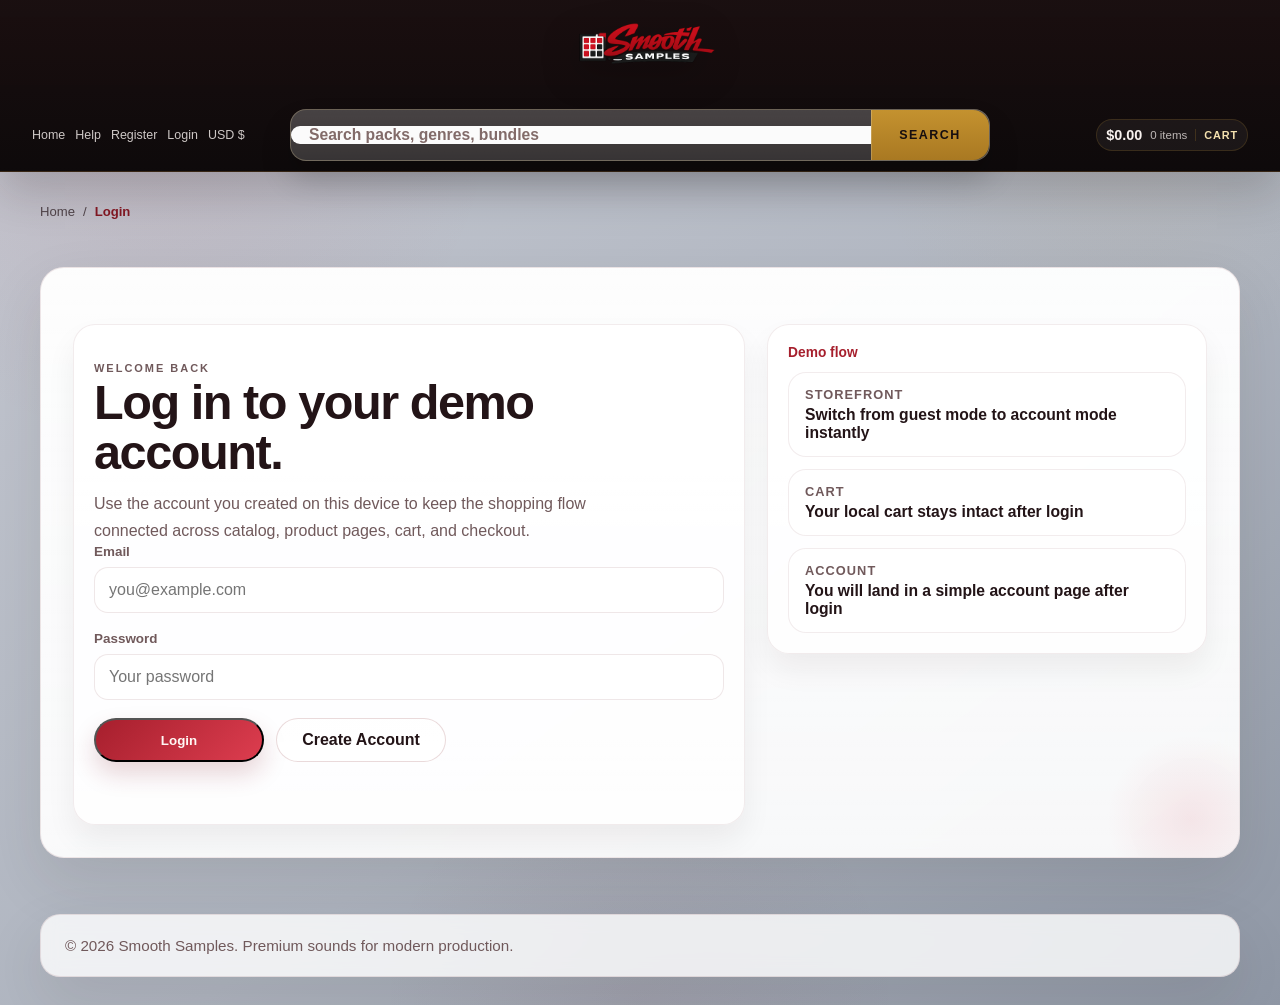
==== commit ef0ea862: "Move home link into utility bar auth nav" ====
--- a/account.html
+++ b/account.html
@@ -8,7 +8,7 @@
       name="description"
       content="Demo account area for Smooth Samples."
     />
-    <link rel="stylesheet" href="./styles.css?v=20260406-7" />
+    <link rel="stylesheet" href="./styles.css?v=20260406-8" />
   </head>
   <body class="page-account">
     <div class="site-shell" id="top">
@@ -52,8 +52,8 @@
     </div>
     <script src="./assets/js/store-api.js"></script>
     <script src="./assets/js/cart.js"></script>
-    <script src="./assets/js/auth.js?v=20260406-7"></script>
-    <script src="./assets/js/search-ui.js?v=20260406-7"></script>
-    <script src="./assets/js/auth-page.js?v=20260406-7"></script>
+    <script src="./assets/js/auth.js?v=20260406-9"></script>
+    <script src="./assets/js/search-ui.js?v=20260406-8"></script>
+    <script src="./assets/js/auth-page.js?v=20260406-8"></script>
   </body>
 </html>
--- a/styles.css
+++ b/styles.css
@@ -1841,6 +1841,40 @@
   gap: 12px;
 }
 
+.account-orders {
+  display: grid;
+  gap: 18px;
+  margin-top: 22px;
+}
+
+.account-order-card {
+  gap: 14px;
+}
+
+.account-order-top {
+  display: flex;
+  align-items: center;
+  justify-content: space-between;
+  gap: 12px;
+}
+
+.account-order-top strong {
+  color: var(--text);
+  font-size: 0.98rem;
+}
+
+.account-order-total {
+  color: var(--accent-red);
+  font-family: var(--font-display);
+  font-size: 1.15rem;
+  font-weight: 700;
+}
+
+.help-faq-list {
+  display: grid;
+  gap: 12px;
+}
+
 .account-detail {
   display: grid;
   gap: 4px;
@@ -3040,6 +3074,11 @@
     grid-template-columns: 1fr;
   }
 
+  .account-order-top {
+    align-items: flex-start;
+    flex-direction: column;
+  }
+
   .cart-quantity {
     gap: 10px;
   }
